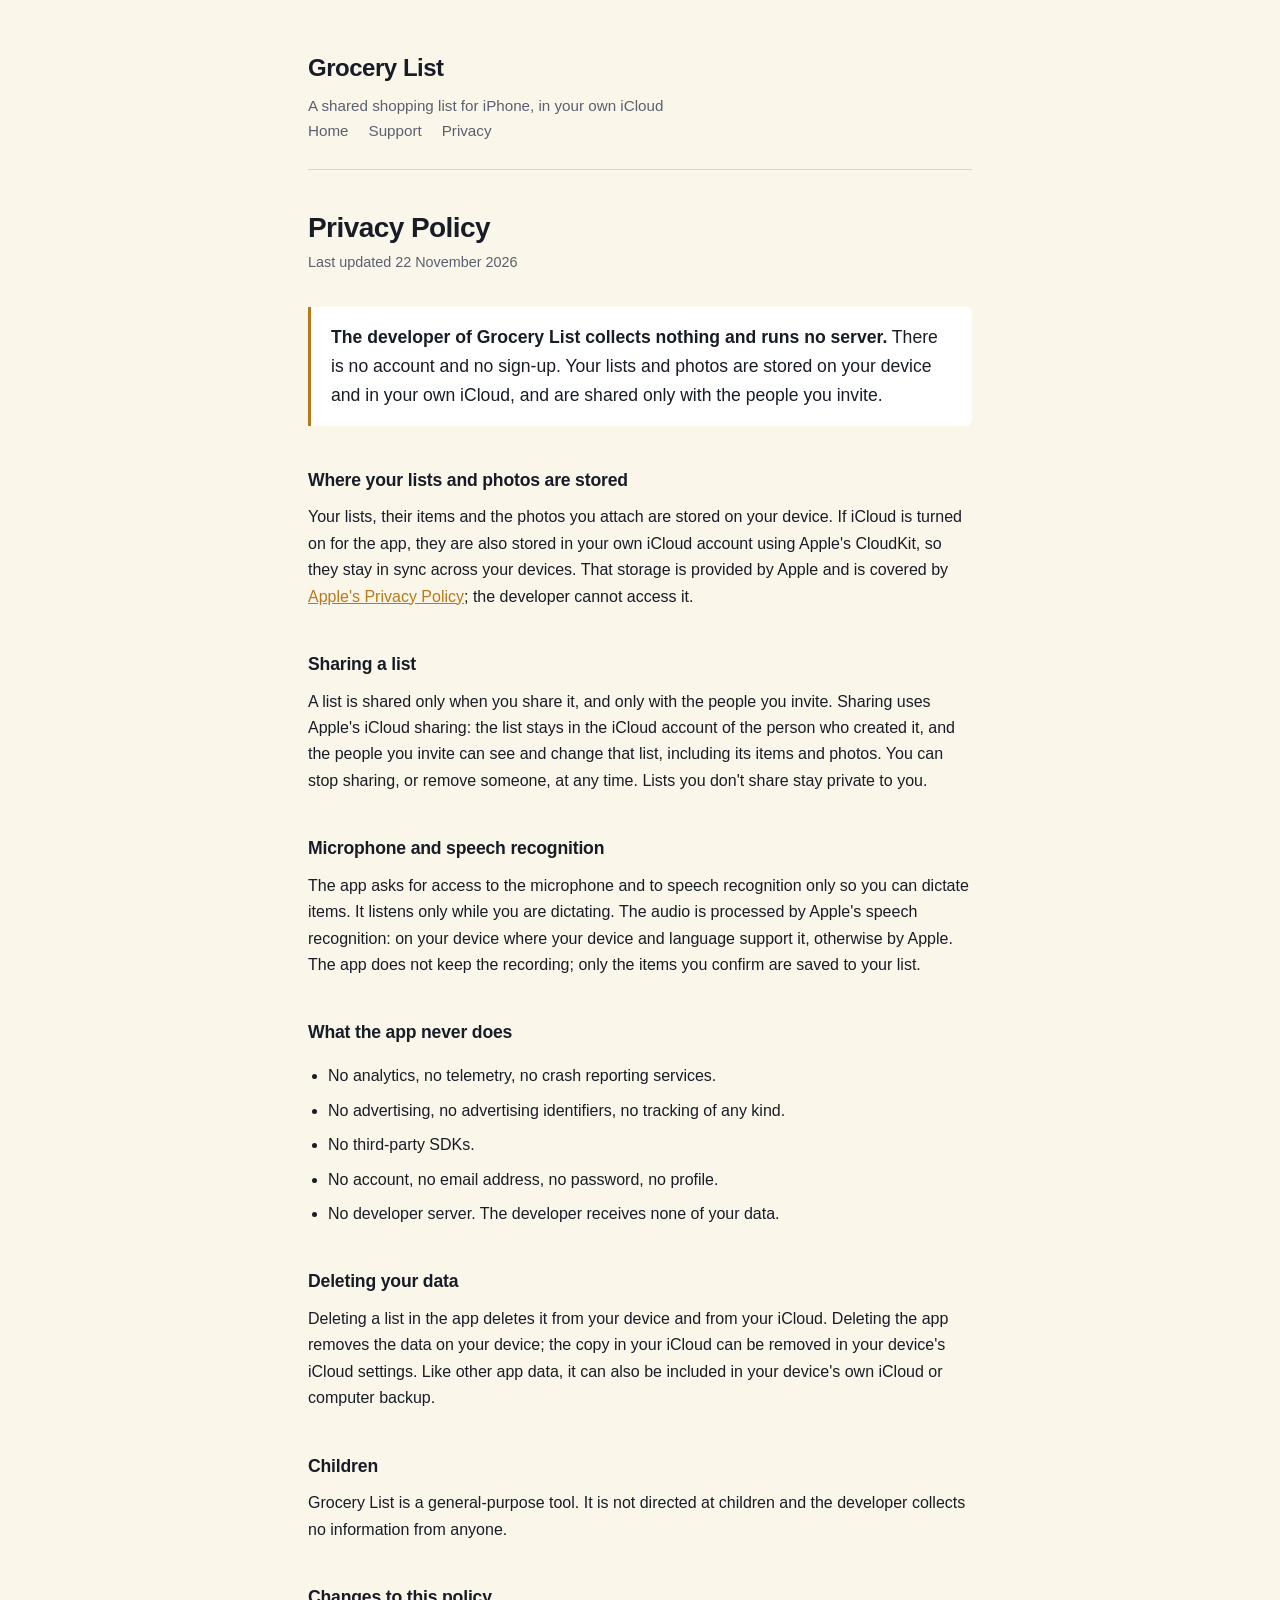
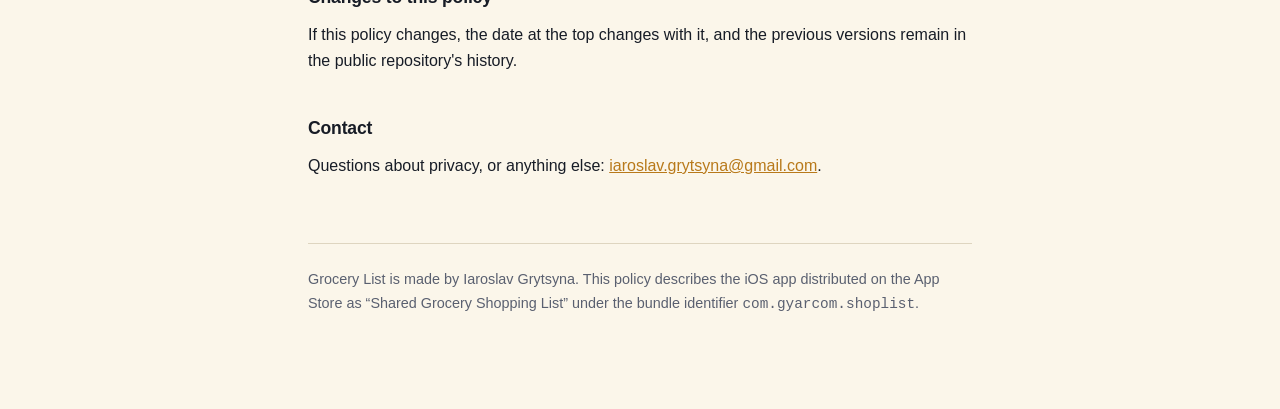
==== privacy.html @ 63628904 "feat: support, privacy and landing pages for Grocery List Static pages for the App Store support, pr" ====
<!doctype html>
<html lang="en">
<head>
<meta charset="utf-8">
<meta name="viewport" content="width=device-width, initial-scale=1">
<title>Privacy Policy — Grocery List</title>
<meta name="description" content="Grocery List collects nothing and runs no server. Your lists and photos are stored on your device and in your own iCloud, and shared only with people you invite.">
<link rel="stylesheet" href="style.css">
</head>
<body>
<div class="wrap">

<header>
  <p class="name"><a href="index.html">Grocery List</a></p>
  <p class="tag">A shared shopping list for iPhone, in your own iCloud</p>
  <nav><a href="index.html">Home</a><a href="support.html">Support</a><a href="privacy.html">Privacy</a></nav>
</header>

<h1>Privacy Policy</h1>
<p class="updated">Last updated 22 November 2026</p>

<div class="lede">
  <p><strong>The developer of Grocery List collects nothing and runs no
  server.</strong> There is no account and no sign-up. Your lists and photos
  are stored on your device and in your own iCloud, and are shared only with
  the people you invite.</p>
</div>

<h2>Where your lists and photos are stored</h2>
<p>Your lists, their items and the photos you attach are stored on your
device. If iCloud is turned on for the app, they are also stored in your own
iCloud account using Apple's CloudKit, so they stay in sync across your
devices. That storage is provided by Apple and is covered by
<a href="https://www.apple.com/legal/privacy/">Apple's Privacy Policy</a>;
the developer cannot access it.</p>

<h2>Sharing a list</h2>
<p>A list is shared only when you share it, and only with the people you
invite. Sharing uses Apple's iCloud sharing: the list stays in the iCloud
account of the person who created it, and the people you invite can see and
change that list, including its items and photos. You can stop sharing, or
remove someone, at any time. Lists you don't share stay private to you.</p>

<h2>Microphone and speech recognition</h2>
<p>The app asks for access to the microphone and to speech recognition only
so you can dictate items. It listens only while you are dictating. The audio
is processed by Apple's speech recognition: on your device where your device
and language support it, otherwise by Apple. The app does not keep the
recording; only the items you confirm are saved to your list.</p>

<h2>What the app never does</h2>
<ul>
  <li>No analytics, no telemetry, no crash reporting services.</li>
  <li>No advertising, no advertising identifiers, no tracking of any kind.</li>
  <li>No third-party SDKs.</li>
  <li>No account, no email address, no password, no profile.</li>
  <li>No developer server. The developer receives none of your data.</li>
</ul>

<h2>Deleting your data</h2>
<p>Deleting a list in the app deletes it from your device and from your
iCloud. Deleting the app removes the data on your device; the copy in your
iCloud can be removed in your device's iCloud settings. Like other app data,
it can also be included in your device's own iCloud or computer backup.</p>

<h2>Children</h2>
<p>Grocery List is a general-purpose tool. It is not directed at children
and the developer collects no information from anyone.</p>

<h2>Changes to this policy</h2>
<p>If this policy changes, the date at the top changes with it, and the
previous versions remain in the public repository's history.</p>

<h2>Contact</h2>
<p>Questions about privacy, or anything else:
<a href="mailto:iaroslav.grytsyna@gmail.com">iaroslav.grytsyna@gmail.com</a>.</p>

<footer>
  <p>Grocery List is made by Iaroslav Grytsyna. This policy describes the iOS
  app distributed on the App Store as “Shared Grocery Shopping List” under
  the bundle identifier <code>com.gyarcom.shoplist</code>.</p>
</footer>

</div>
</body>
</html>
---- style.css ----
:root {
  --bg: #FBF6EA;
  --ink: #171C26;
  --muted: #5A6070;
  --rule: #DED5C0;
  --accent: #B8791A;
  --card: #FFFFFF;
}

@media (prefers-color-scheme: dark) {
  :root {
    --bg: #14171F;
    --ink: #EDE7DA;
    --muted: #9AA0AE;
    --rule: #2C313D;
    --accent: #E3A93C;
    --card: #1B1F29;
  }
}

* { box-sizing: border-box; }

body {
  margin: 0;
  background: var(--bg);
  color: var(--ink);
  font: 16px/1.65 -apple-system, BlinkMacSystemFont, "Segoe UI", Roboto, Helvetica, Arial, sans-serif;
  -webkit-text-size-adjust: 100%;
}

.wrap {
  max-width: 44rem;
  margin: 0 auto;
  padding: 3rem 1.25rem 5rem;
}

header {
  border-bottom: 1px solid var(--rule);
  padding-bottom: 1.5rem;
  margin-bottom: 2.5rem;
}

.name {
  font-size: 1.5rem;
  font-weight: 700;
  letter-spacing: -0.02em;
  margin: 0;
}

.name a { color: inherit; text-decoration: none; }

.tag {
  color: var(--muted);
  margin: 0.35rem 0 0;
  font-size: 0.95rem;
}

h1 {
  font-size: 1.75rem;
  letter-spacing: -0.02em;
  margin: 0 0 0.4rem;
  line-height: 1.25;
}

h2 {
  font-size: 1.1rem;
  margin: 2.5rem 0 0.6rem;
  letter-spacing: -0.01em;
}

.updated {
  color: var(--muted);
  font-size: 0.9rem;
  margin: 0 0 2rem;
}

p, li { margin: 0 0 0.85rem; }
ul { padding-left: 1.25rem; }
li { margin-bottom: 0.5rem; }

a { color: var(--accent); }

strong { font-weight: 650; }

.lede {
  font-size: 1.1rem;
  background: var(--card);
  border-left: 3px solid var(--accent);
  padding: 1rem 1.25rem;
  border-radius: 0 6px 6px 0;
  margin: 0 0 2rem;
}

.lede p:last-child { margin-bottom: 0; }

footer {
  margin-top: 4rem;
  padding-top: 1.5rem;
  border-top: 1px solid var(--rule);
  color: var(--muted);
  font-size: 0.9rem;
}

footer a { color: var(--muted); }

nav a {
  color: var(--muted);
  text-decoration: none;
  margin-right: 1.25rem;
  font-size: 0.95rem;
}

nav a:hover { color: var(--accent); }
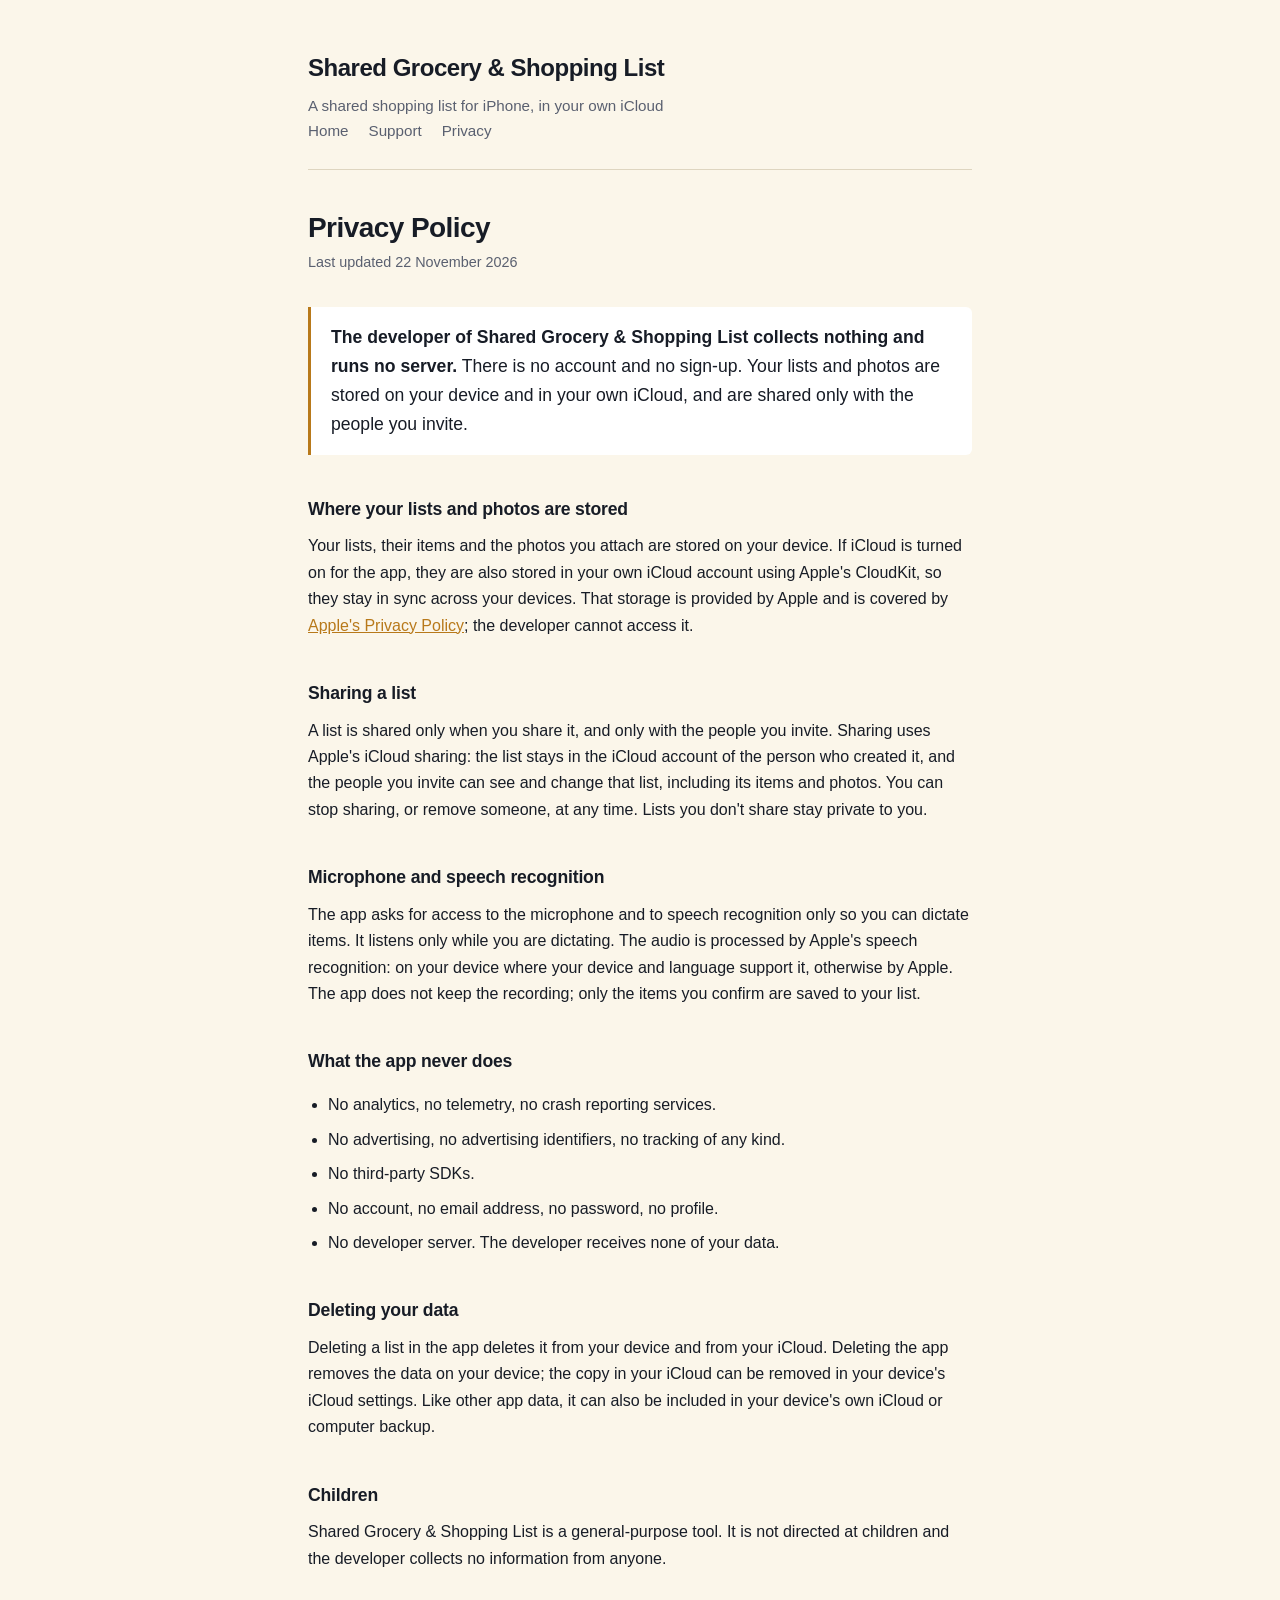
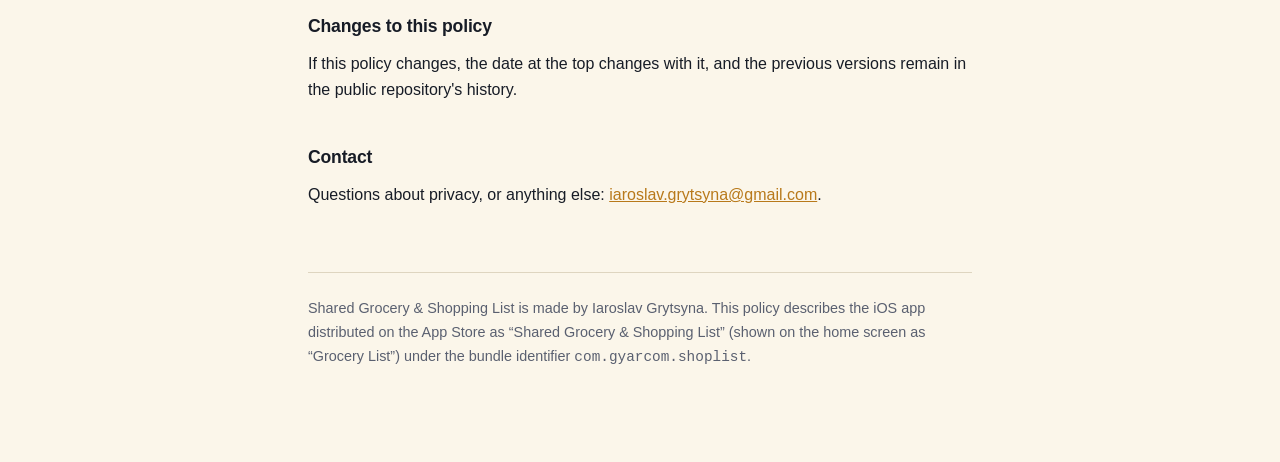
==== commit 6164726f: "docs: name the app Shared Grocery & Shopping List The App Store name changed ("Shared Grocery Shoppi" ====
--- a/privacy.html
+++ b/privacy.html
@@ -3,15 +3,15 @@
 <head>
 <meta charset="utf-8">
 <meta name="viewport" content="width=device-width, initial-scale=1">
-<title>Privacy Policy — Grocery List</title>
-<meta name="description" content="Grocery List collects nothing and runs no server. Your lists and photos are stored on your device and in your own iCloud, and shared only with people you invite.">
+<title>Privacy Policy — Shared Grocery &amp; Shopping List</title>
+<meta name="description" content="Shared Grocery &amp; Shopping List collects nothing and runs no server. Your lists and photos are stored on your device and in your own iCloud, and shared only with people you invite.">
 <link rel="stylesheet" href="style.css">
 </head>
 <body>
 <div class="wrap">
 
 <header>
-  <p class="name"><a href="index.html">Grocery List</a></p>
+  <p class="name"><a href="index.html">Shared Grocery &amp; Shopping List</a></p>
   <p class="tag">A shared shopping list for iPhone, in your own iCloud</p>
   <nav><a href="index.html">Home</a><a href="support.html">Support</a><a href="privacy.html">Privacy</a></nav>
 </header>
@@ -20,7 +20,7 @@
 <p class="updated">Last updated 22 November 2026</p>
 
 <div class="lede">
-  <p><strong>The developer of Grocery List collects nothing and runs no
+  <p><strong>The developer of Shared Grocery &amp; Shopping List collects nothing and runs no
   server.</strong> There is no account and no sign-up. Your lists and photos
   are stored on your device and in your own iCloud, and are shared only with
   the people you invite.</p>
@@ -64,7 +64,7 @@
 it can also be included in your device's own iCloud or computer backup.</p>
 
 <h2>Children</h2>
-<p>Grocery List is a general-purpose tool. It is not directed at children
+<p>Shared Grocery &amp; Shopping List is a general-purpose tool. It is not directed at children
 and the developer collects no information from anyone.</p>
 
 <h2>Changes to this policy</h2>
@@ -76,8 +76,8 @@
 <a href="mailto:iaroslav.grytsyna@gmail.com">iaroslav.grytsyna@gmail.com</a>.</p>
 
 <footer>
-  <p>Grocery List is made by Iaroslav Grytsyna. This policy describes the iOS
-  app distributed on the App Store as “Shared Grocery Shopping List” under
+  <p>Shared Grocery &amp; Shopping List is made by Iaroslav Grytsyna. This policy describes the iOS
+  app distributed on the App Store as “Shared Grocery &amp; Shopping List” (shown on the home screen as “Grocery List”) under
   the bundle identifier <code>com.gyarcom.shoplist</code>.</p>
 </footer>
 
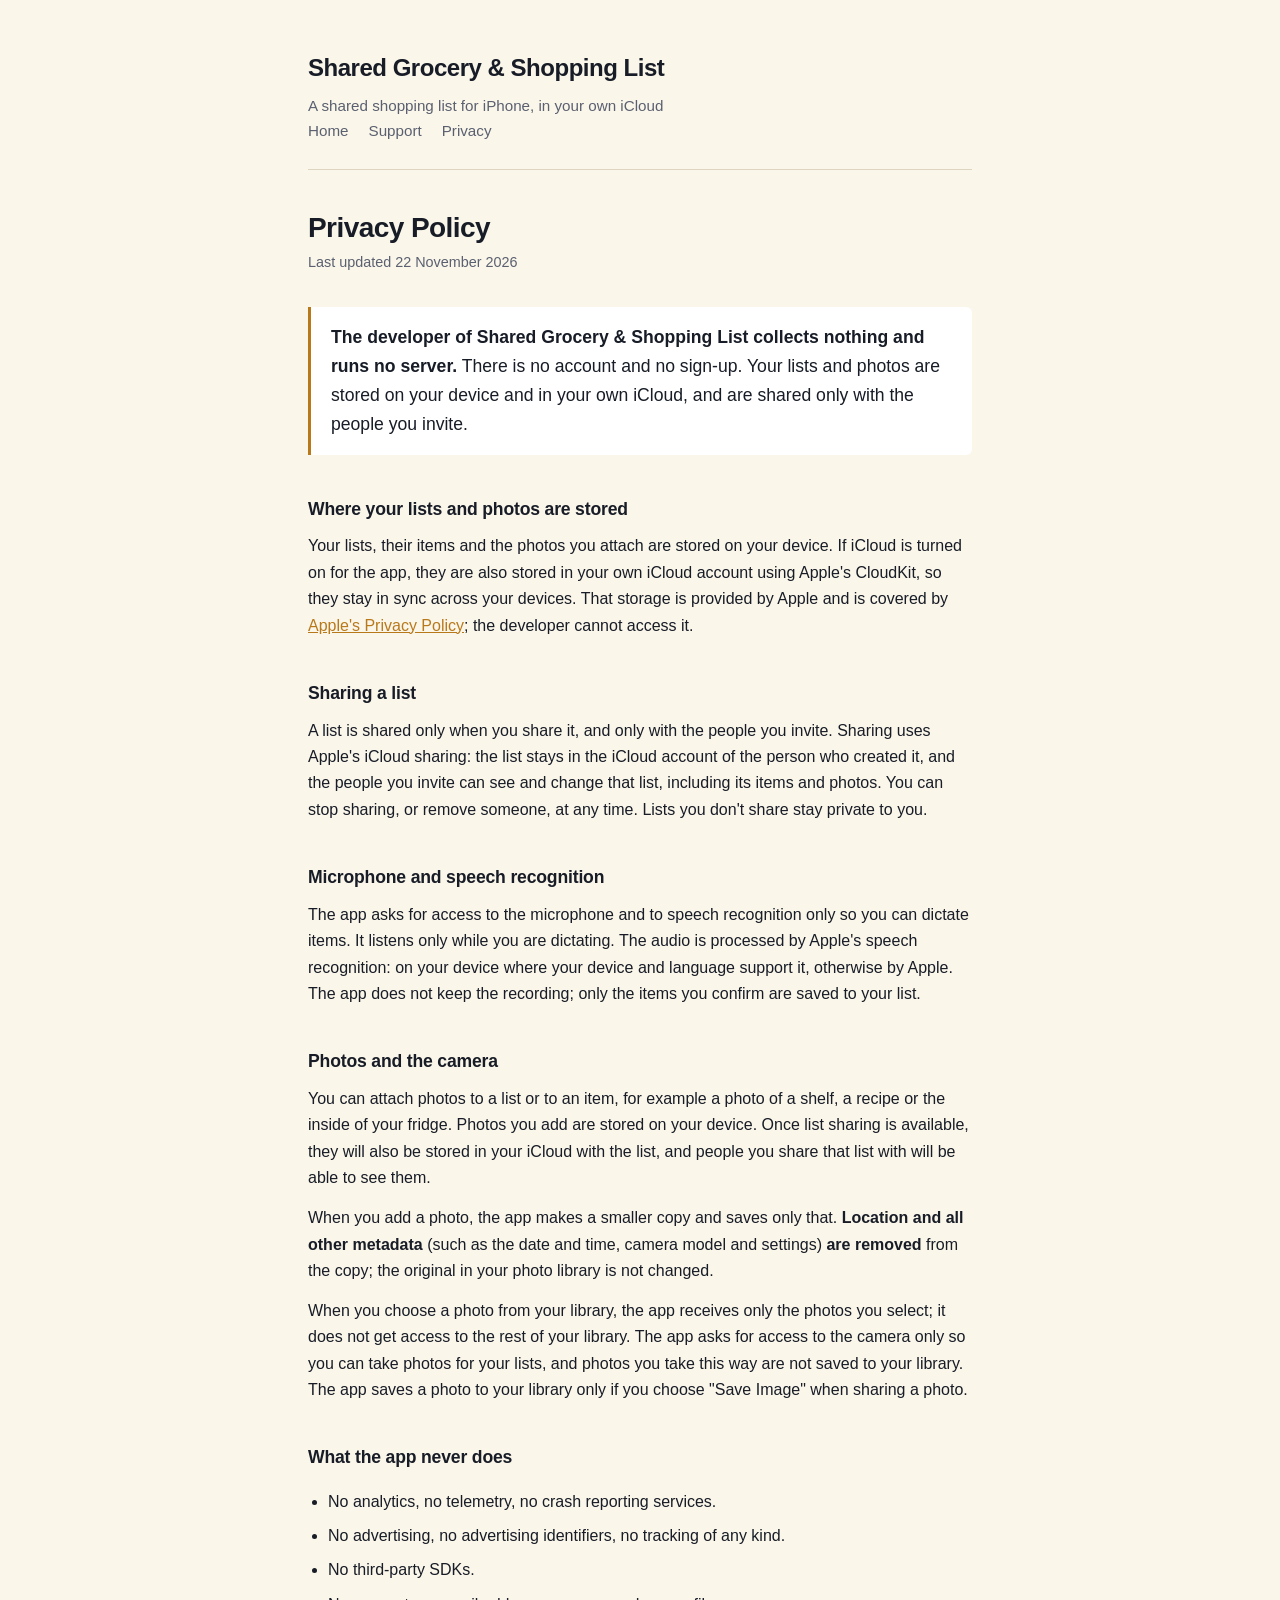
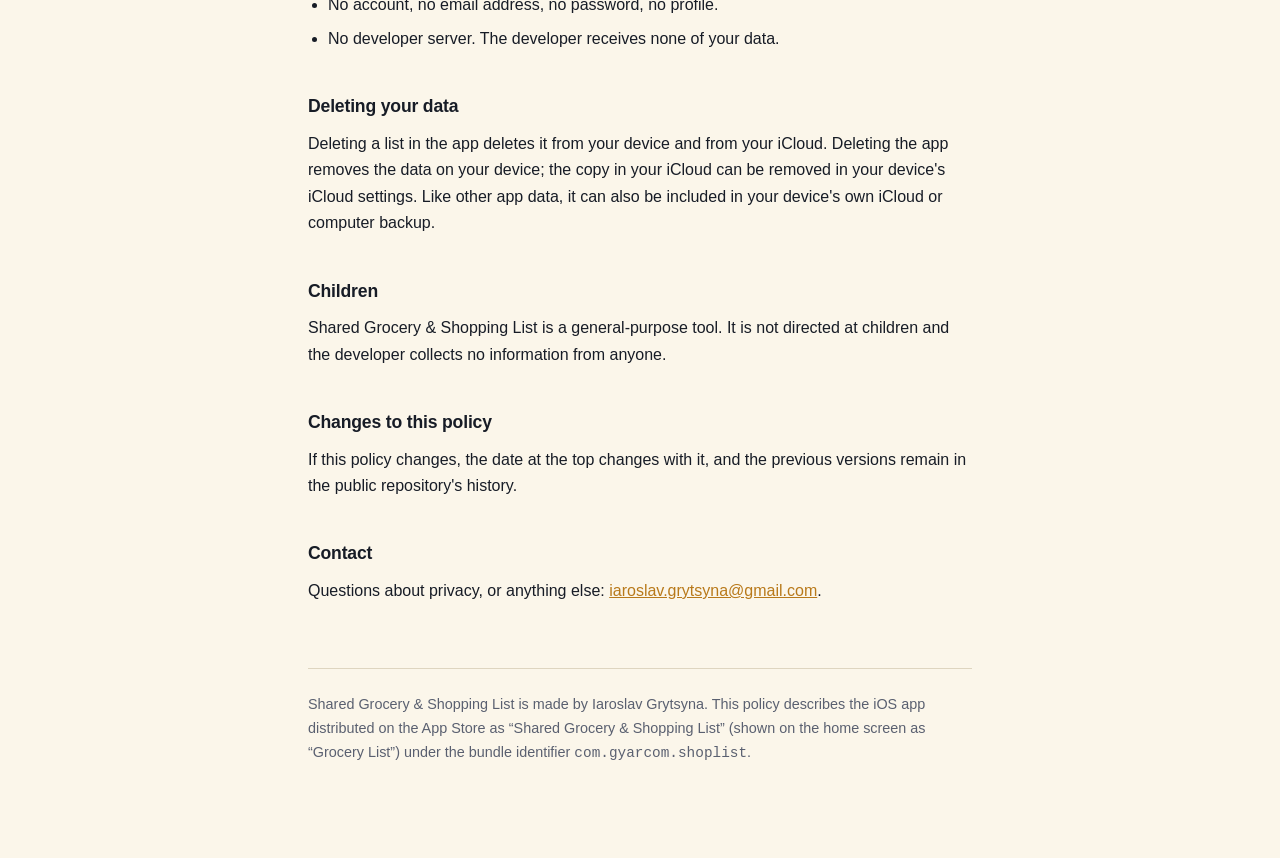
==== commit d621d70f: "docs: privacy policy for photos and the camera Photos are stored on the device (and with the list in" ====
--- a/privacy.html
+++ b/privacy.html
@@ -48,6 +48,23 @@
 and language support it, otherwise by Apple. The app does not keep the
 recording; only the items you confirm are saved to your list.</p>
 
+<h2>Photos and the camera</h2>
+<p>You can attach photos to a list or to an item, for example a photo of a
+shelf, a recipe or the inside of your fridge. Photos you add are stored on
+your device. Once list sharing is available, they will also be stored in your
+iCloud with the list, and people you share that list with will be able to see
+them.</p>
+<p>When you add a photo, the app makes a smaller copy and saves only that.
+<strong>Location and all other metadata</strong> (such as the date and time,
+camera model and settings) <strong>are removed</strong> from the copy; the
+original in your photo library is not changed.</p>
+<p>When you choose a photo from your library, the app receives only the
+photos you select; it does not get access to the rest of your library. The
+app asks for access to the camera only so you can take photos for your
+lists, and photos you take this way are not saved to your library. The app
+saves a photo to your library only if you choose "Save Image" when sharing a
+photo.</p>
+
 <h2>What the app never does</h2>
 <ul>
   <li>No analytics, no telemetry, no crash reporting services.</li>
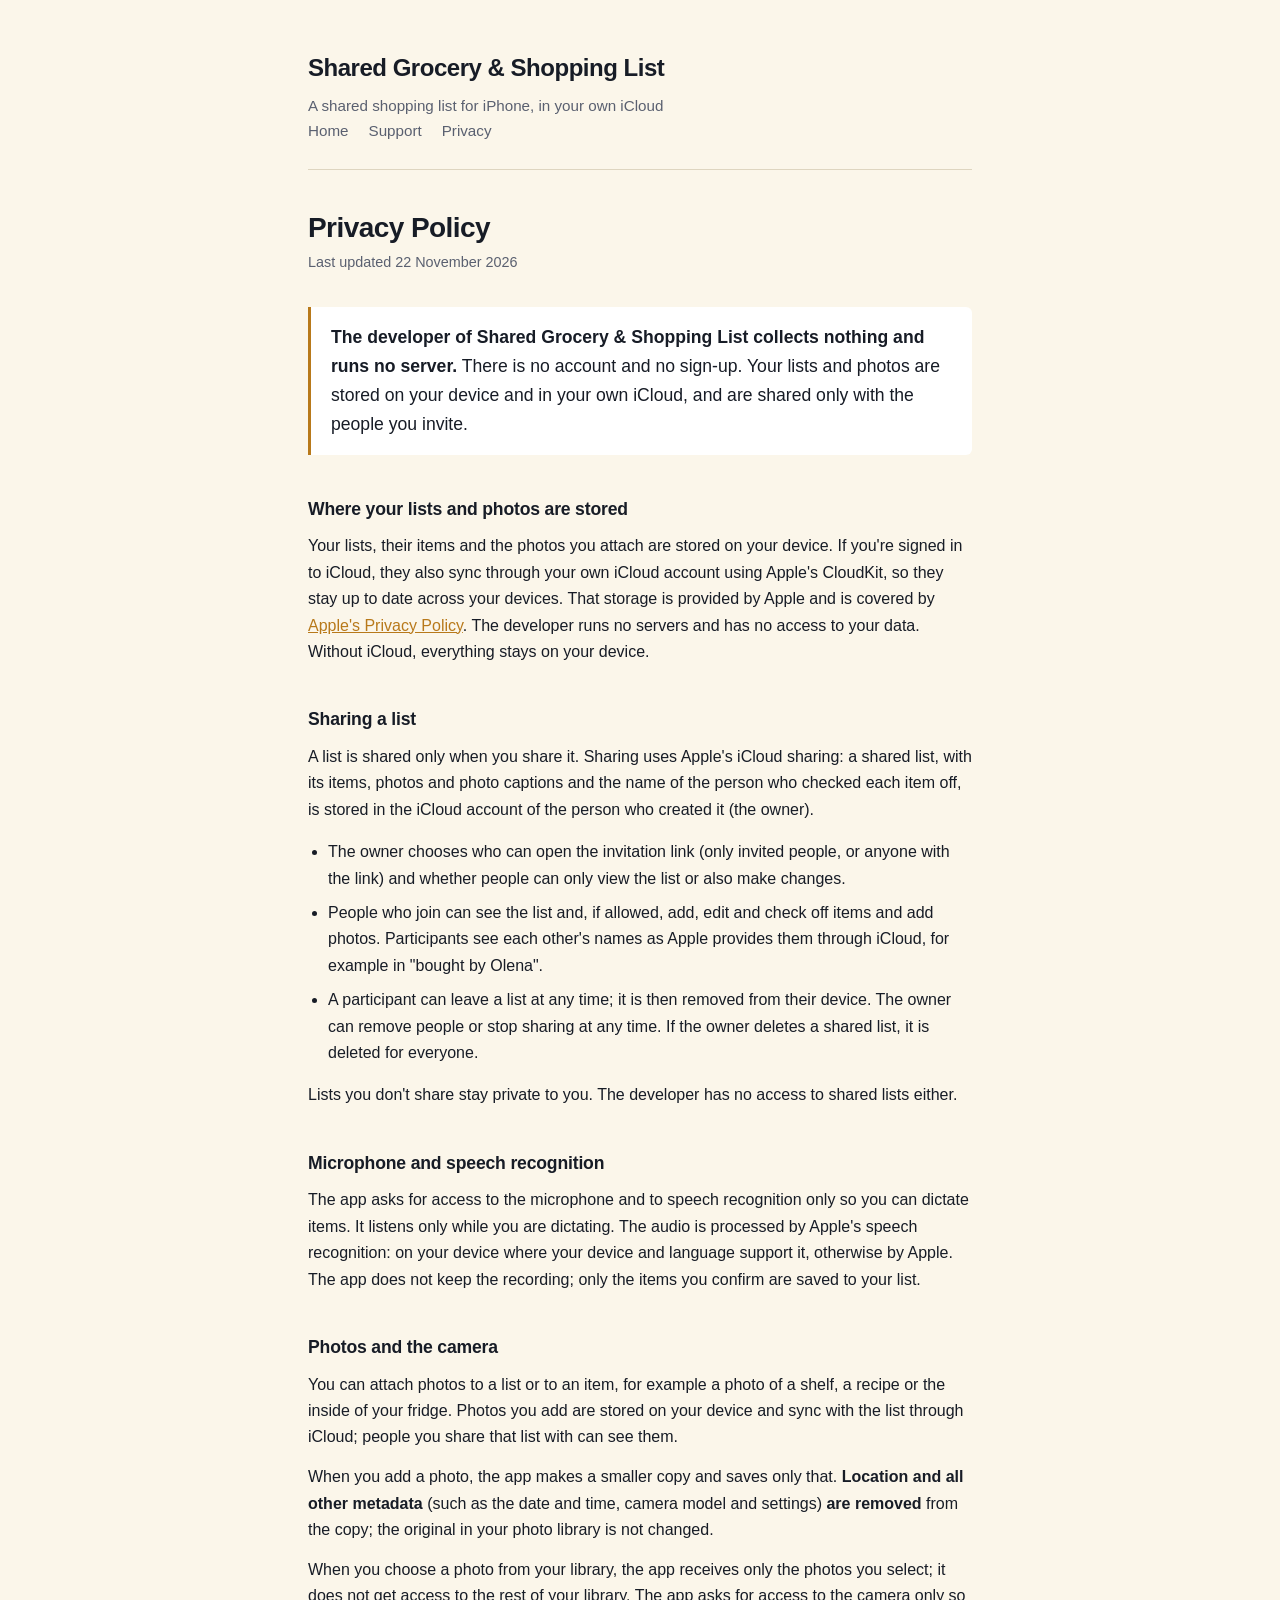
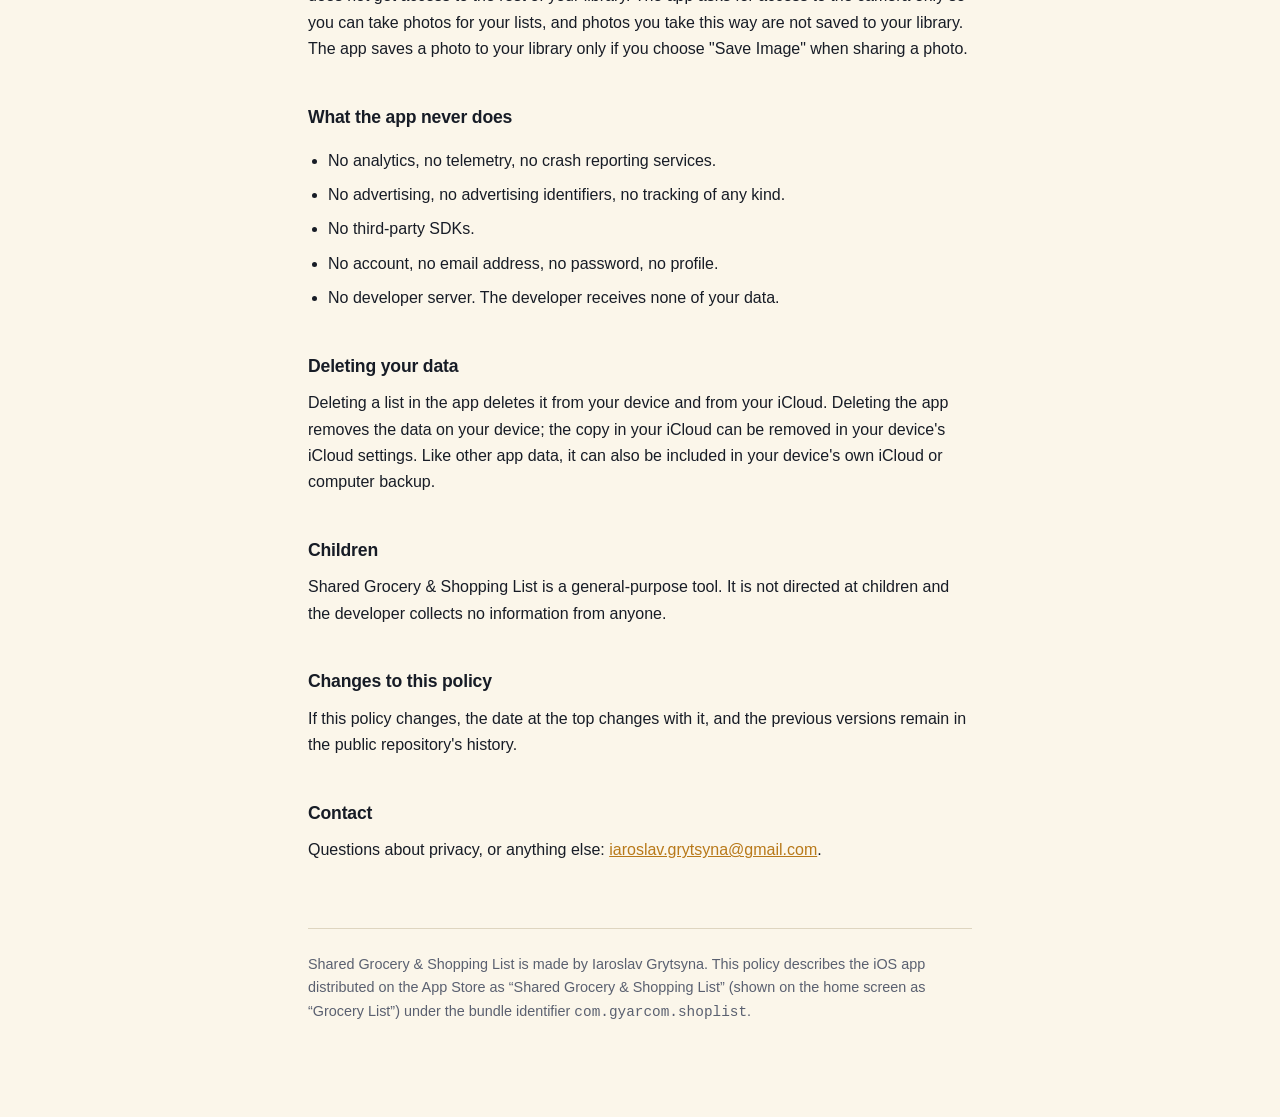
==== commit 327afdb8: "docs: privacy policy for iCloud sync and list sharing Data syncs through the user's own iCloud (Clou" ====
--- a/privacy.html
+++ b/privacy.html
@@ -28,18 +28,31 @@
 
 <h2>Where your lists and photos are stored</h2>
 <p>Your lists, their items and the photos you attach are stored on your
-device. If iCloud is turned on for the app, they are also stored in your own
-iCloud account using Apple's CloudKit, so they stay in sync across your
-devices. That storage is provided by Apple and is covered by
-<a href="https://www.apple.com/legal/privacy/">Apple's Privacy Policy</a>;
-the developer cannot access it.</p>
+device. If you're signed in to iCloud, they also sync through your own iCloud
+account using Apple's CloudKit, so they stay up to date across your devices.
+That storage is provided by Apple and is covered by
+<a href="https://www.apple.com/legal/privacy/">Apple's Privacy Policy</a>.
+The developer runs no servers and has no access to your data. Without
+iCloud, everything stays on your device.</p>
 
 <h2>Sharing a list</h2>
-<p>A list is shared only when you share it, and only with the people you
-invite. Sharing uses Apple's iCloud sharing: the list stays in the iCloud
-account of the person who created it, and the people you invite can see and
-change that list, including its items and photos. You can stop sharing, or
-remove someone, at any time. Lists you don't share stay private to you.</p>
+<p>A list is shared only when you share it. Sharing uses Apple's iCloud
+sharing: a shared list, with its items, photos and photo captions and the
+name of the person who checked each item off, is stored in the iCloud
+account of the person who created it (the owner).</p>
+<ul>
+  <li>The owner chooses who can open the invitation link (only invited
+  people, or anyone with the link) and whether people can only view the list
+  or also make changes.</li>
+  <li>People who join can see the list and, if allowed, add, edit and check
+  off items and add photos. Participants see each other's names as Apple
+  provides them through iCloud, for example in "bought by Olena".</li>
+  <li>A participant can leave a list at any time; it is then removed from
+  their device. The owner can remove people or stop sharing at any time.
+  If the owner deletes a shared list, it is deleted for everyone.</li>
+</ul>
+<p>Lists you don't share stay private to you. The developer has no access
+to shared lists either.</p>
 
 <h2>Microphone and speech recognition</h2>
 <p>The app asks for access to the microphone and to speech recognition only
@@ -51,9 +64,8 @@
 <h2>Photos and the camera</h2>
 <p>You can attach photos to a list or to an item, for example a photo of a
 shelf, a recipe or the inside of your fridge. Photos you add are stored on
-your device. Once list sharing is available, they will also be stored in your
-iCloud with the list, and people you share that list with will be able to see
-them.</p>
+your device and sync with the list through iCloud; people you share that list
+with can see them.</p>
 <p>When you add a photo, the app makes a smaller copy and saves only that.
 <strong>Location and all other metadata</strong> (such as the date and time,
 camera model and settings) <strong>are removed</strong> from the copy; the
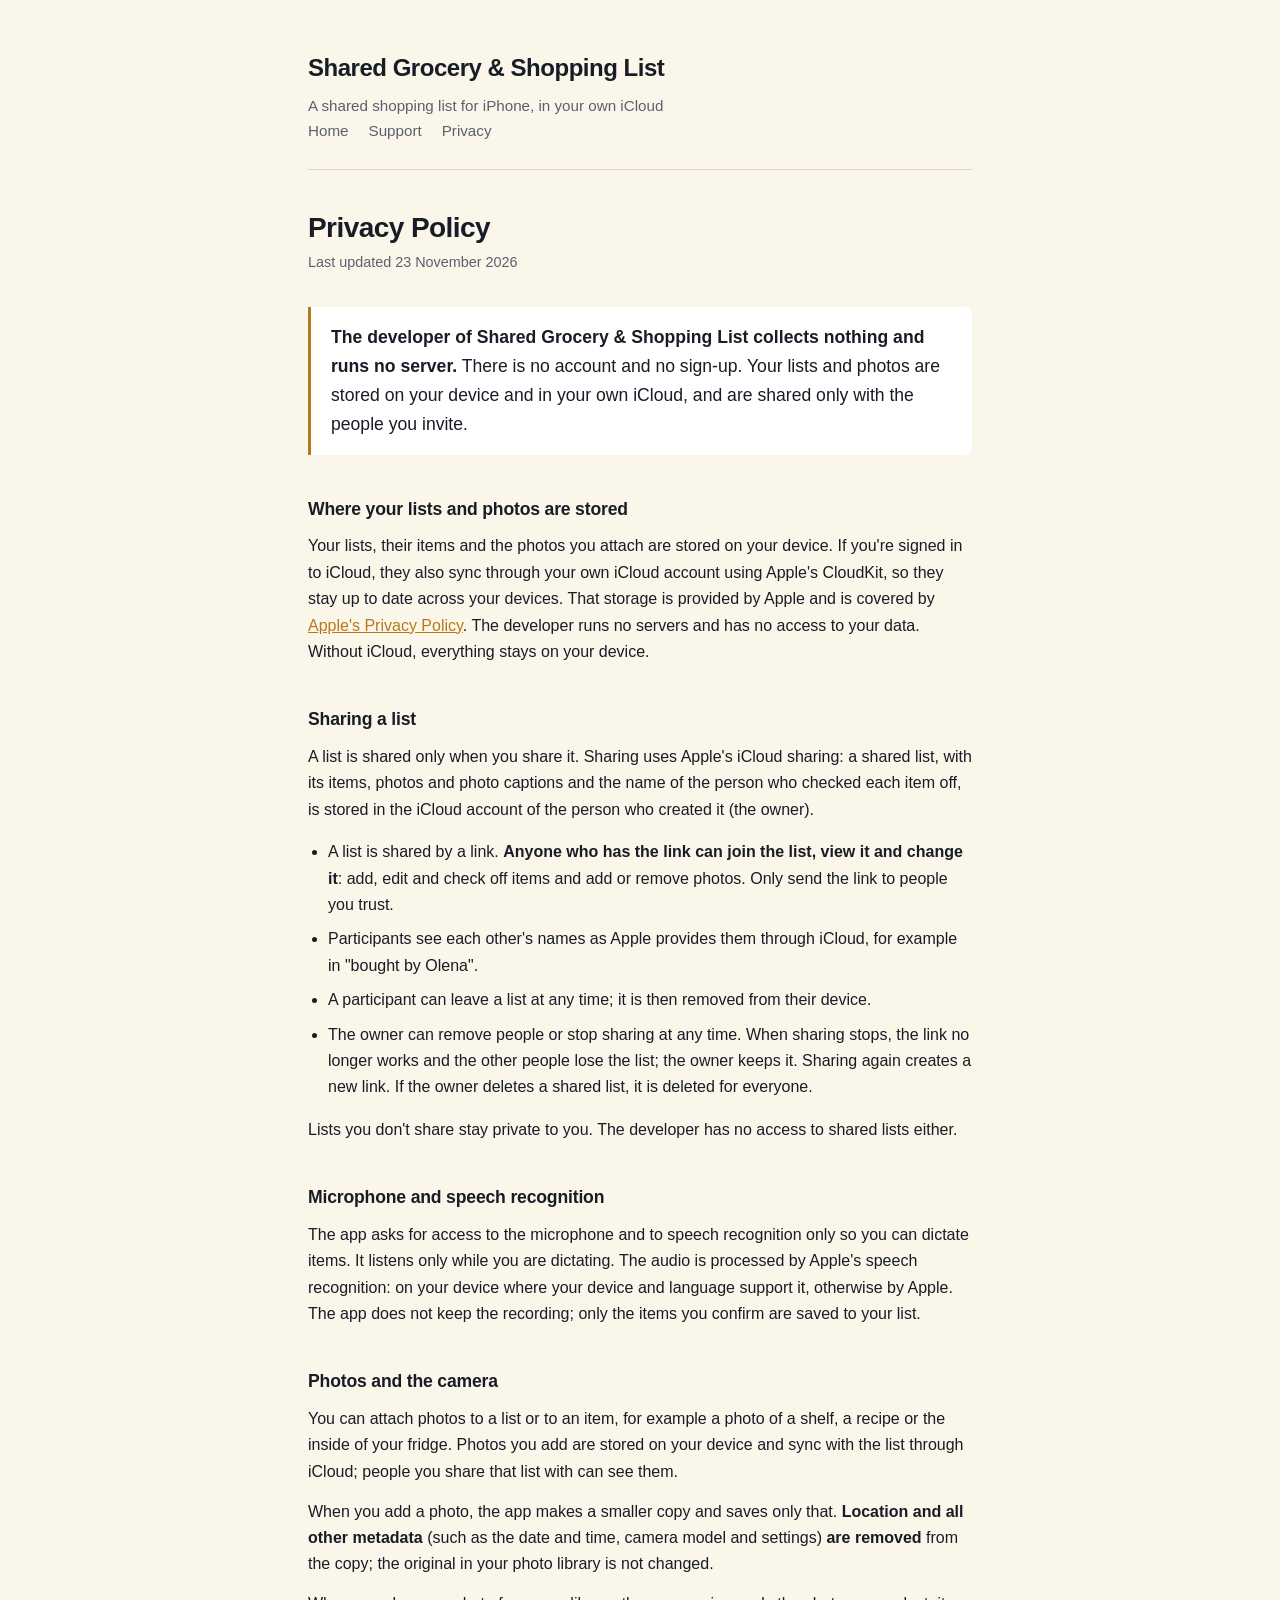
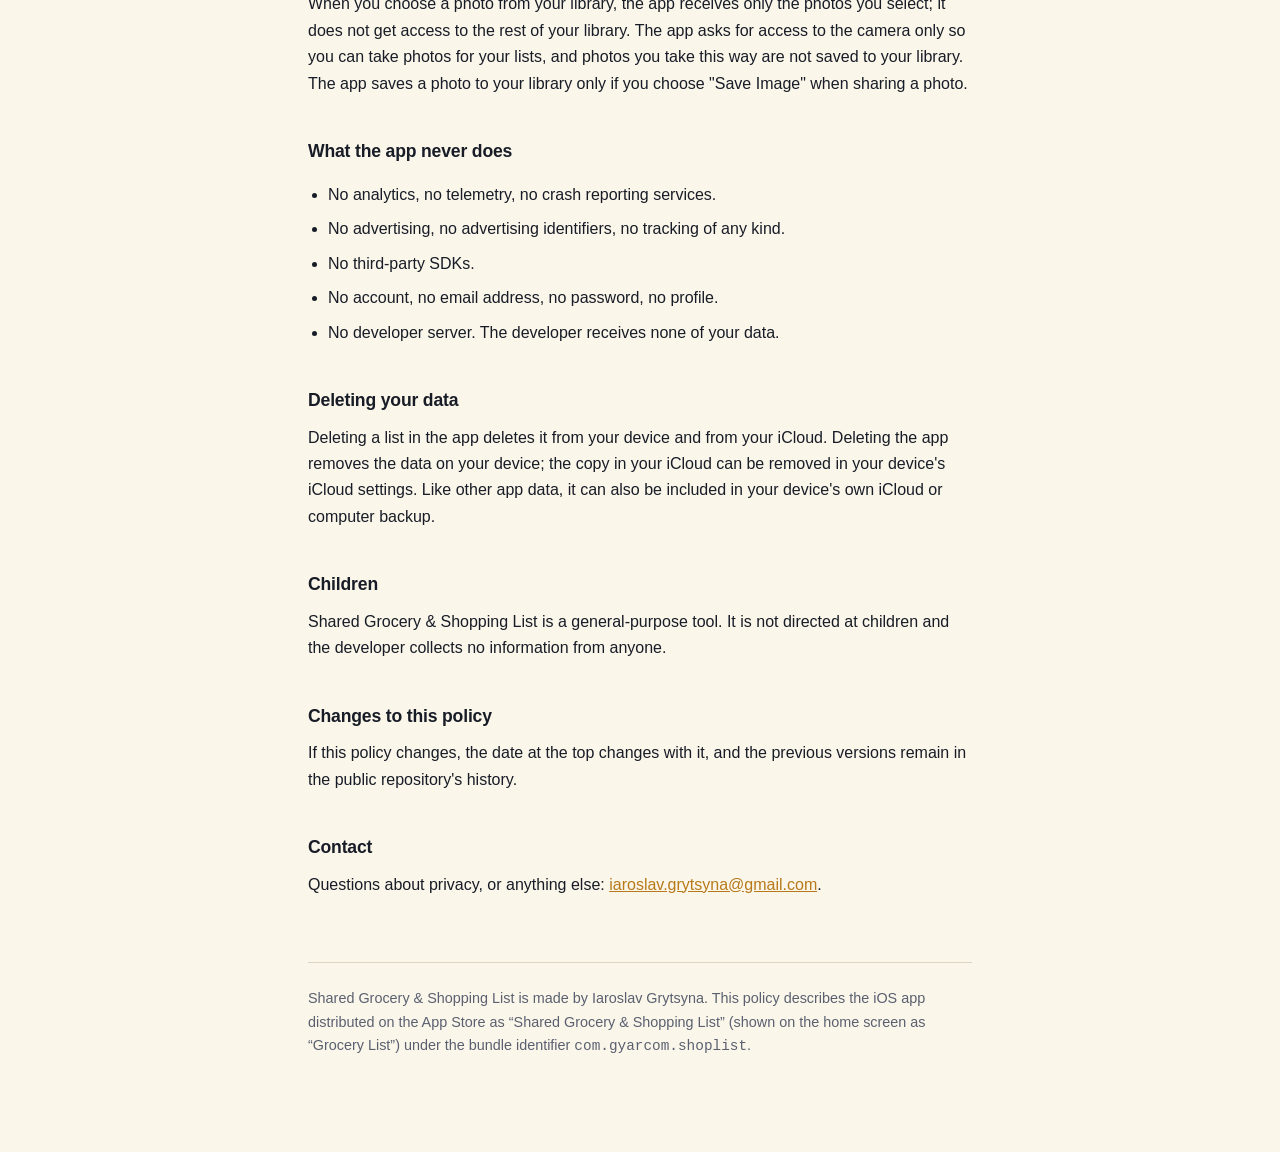
==== commit 84117106: "docs: link sharing on the privacy and support pages A list is shared by a link; anyone with the link" ====
--- a/privacy.html
+++ b/privacy.html
@@ -17,7 +17,7 @@
 </header>
 
 <h1>Privacy Policy</h1>
-<p class="updated">Last updated 22 November 2026</p>
+<p class="updated">Last updated 23 November 2026</p>
 
 <div class="lede">
   <p><strong>The developer of Shared Grocery &amp; Shopping List collects nothing and runs no
@@ -41,15 +41,17 @@
 name of the person who checked each item off, is stored in the iCloud
 account of the person who created it (the owner).</p>
 <ul>
-  <li>The owner chooses who can open the invitation link (only invited
-  people, or anyone with the link) and whether people can only view the list
-  or also make changes.</li>
-  <li>People who join can see the list and, if allowed, add, edit and check
-  off items and add photos. Participants see each other's names as Apple
-  provides them through iCloud, for example in "bought by Olena".</li>
+  <li>A list is shared by a link. <strong>Anyone who has the link can join the
+  list, view it and change it</strong>: add, edit and check off items and add
+  or remove photos. Only send the link to people you trust.</li>
+  <li>Participants see each other's names as Apple provides them through
+  iCloud, for example in "bought by Olena".</li>
   <li>A participant can leave a list at any time; it is then removed from
-  their device. The owner can remove people or stop sharing at any time.
-  If the owner deletes a shared list, it is deleted for everyone.</li>
+  their device.</li>
+  <li>The owner can remove people or stop sharing at any time. When sharing
+  stops, the link no longer works and the other people lose the list; the
+  owner keeps it. Sharing again creates a new link. If the owner deletes a
+  shared list, it is deleted for everyone.</li>
 </ul>
 <p>Lists you don't share stay private to you. The developer has no access
 to shared lists either.</p>
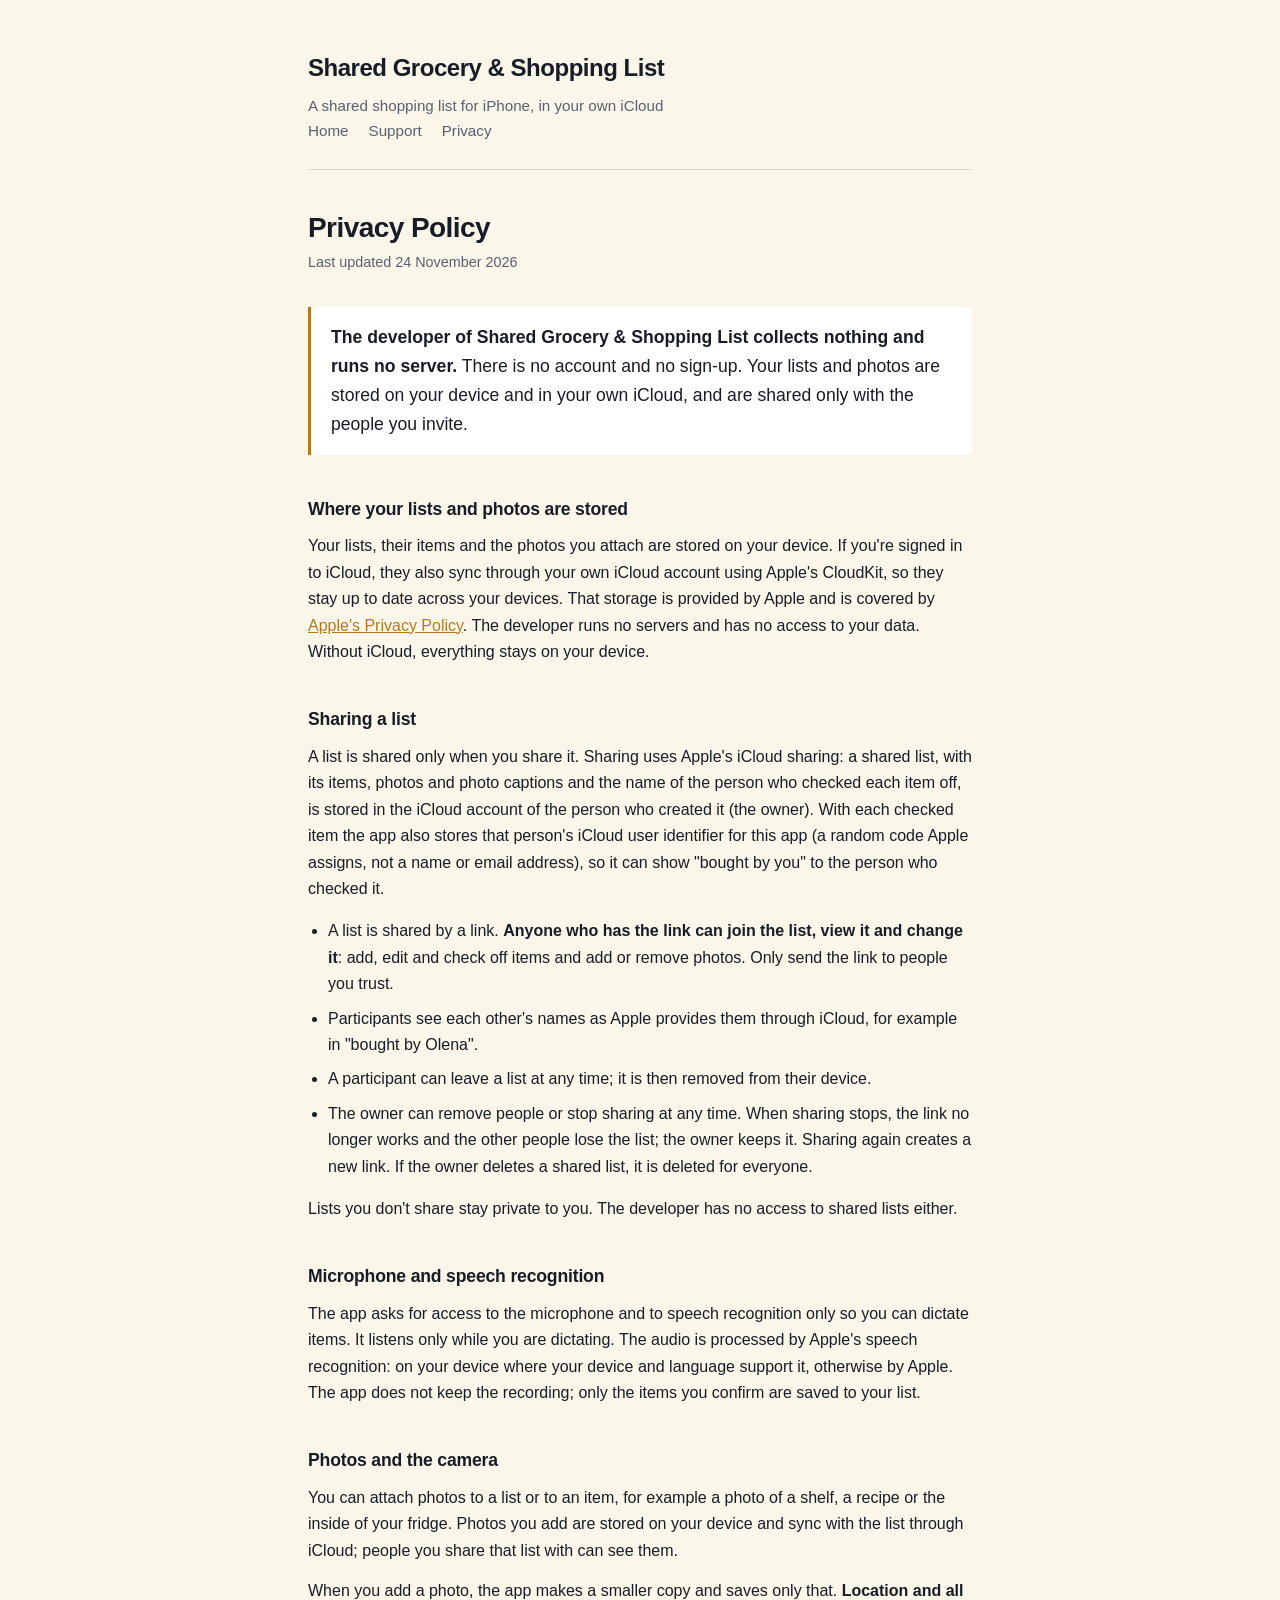
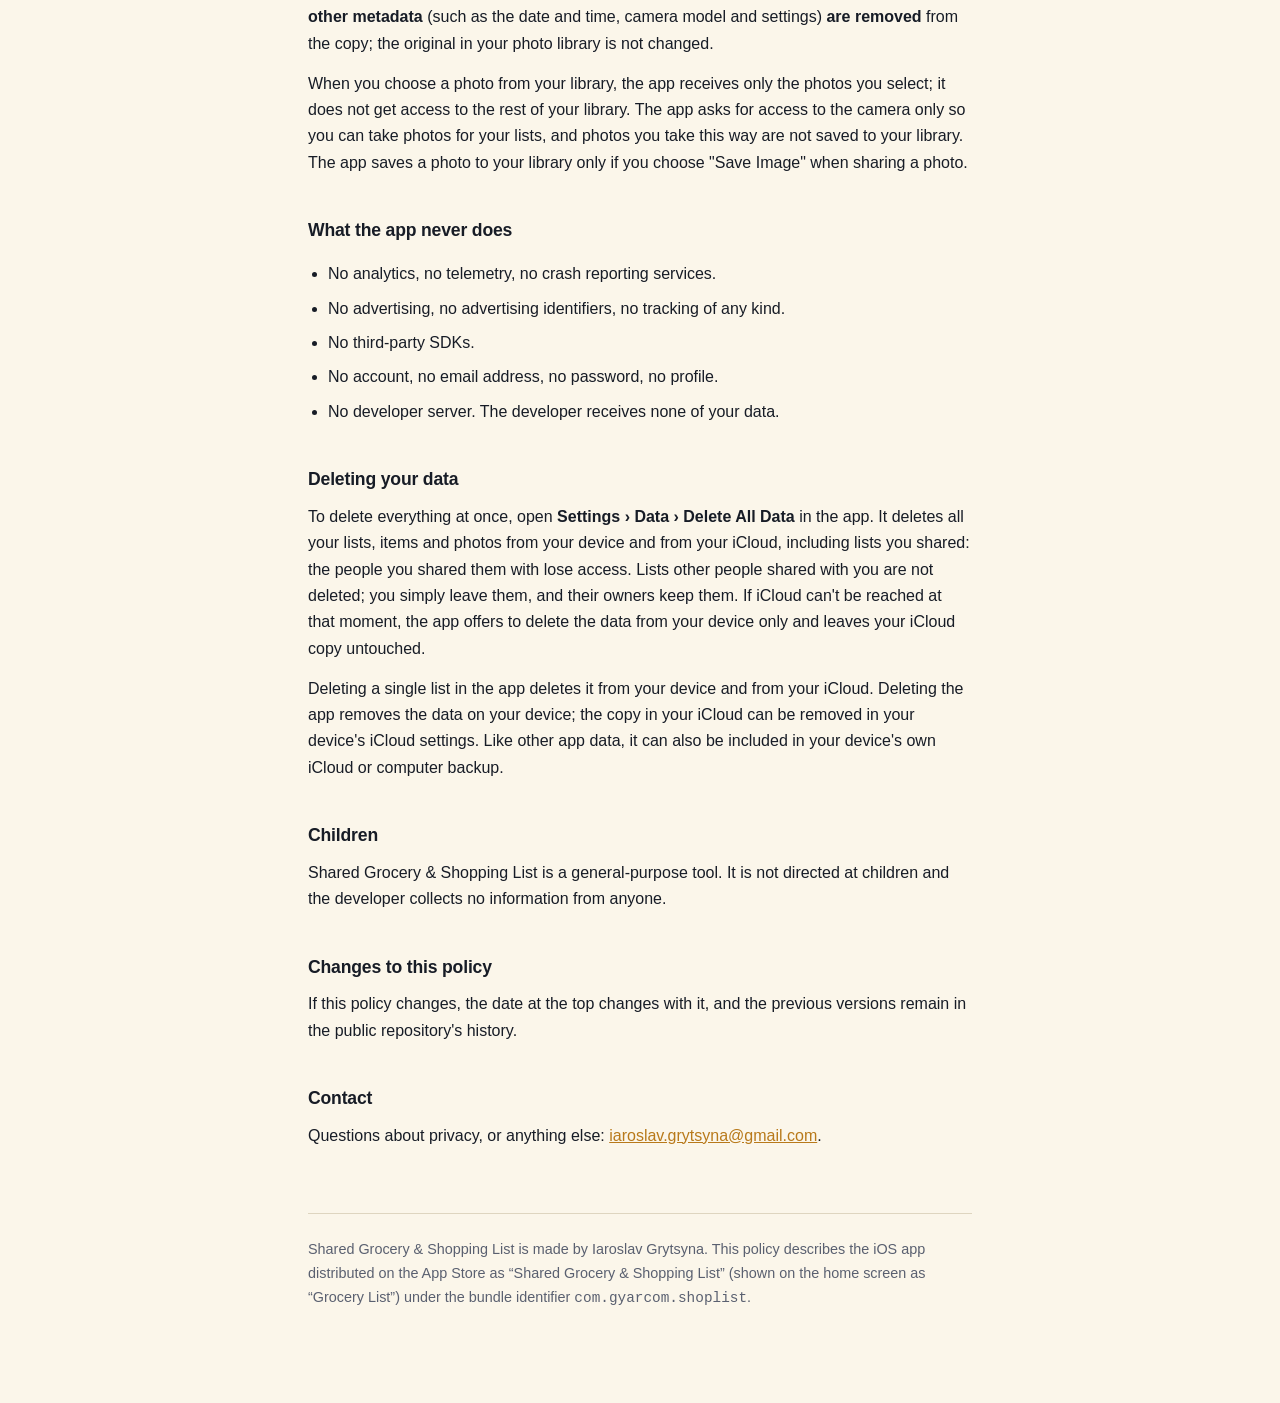
==== commit 7ec88e22: "docs: Delete All Data and the bought-by identifier in privacy and support Co-Authored-By: Claude Opu" ====
--- a/privacy.html
+++ b/privacy.html
@@ -17,7 +17,7 @@
 </header>
 
 <h1>Privacy Policy</h1>
-<p class="updated">Last updated 23 November 2026</p>
+<p class="updated">Last updated 24 November 2026</p>
 
 <div class="lede">
   <p><strong>The developer of Shared Grocery &amp; Shopping List collects nothing and runs no
@@ -39,7 +39,10 @@
 <p>A list is shared only when you share it. Sharing uses Apple's iCloud
 sharing: a shared list, with its items, photos and photo captions and the
 name of the person who checked each item off, is stored in the iCloud
-account of the person who created it (the owner).</p>
+account of the person who created it (the owner). With each checked item the
+app also stores that person's iCloud user identifier for this app (a random
+code Apple assigns, not a name or email address), so it can show "bought by
+you" to the person who checked it.</p>
 <ul>
   <li>A list is shared by a link. <strong>Anyone who has the link can join the
   list, view it and change it</strong>: add, edit and check off items and add
@@ -89,7 +92,14 @@
 </ul>
 
 <h2>Deleting your data</h2>
-<p>Deleting a list in the app deletes it from your device and from your
+<p>To delete everything at once, open <strong>Settings › Data › Delete All
+Data</strong> in the app. It deletes all your lists, items and photos from
+your device and from your iCloud, including lists you shared: the people you
+shared them with lose access. Lists other people shared with you are not
+deleted; you simply leave them, and their owners keep them. If iCloud can't
+be reached at that moment, the app offers to delete the data from your device
+only and leaves your iCloud copy untouched.</p>
+<p>Deleting a single list in the app deletes it from your device and from your
 iCloud. Deleting the app removes the data on your device; the copy in your
 iCloud can be removed in your device's iCloud settings. Like other app data,
 it can also be included in your device's own iCloud or computer backup.</p>
